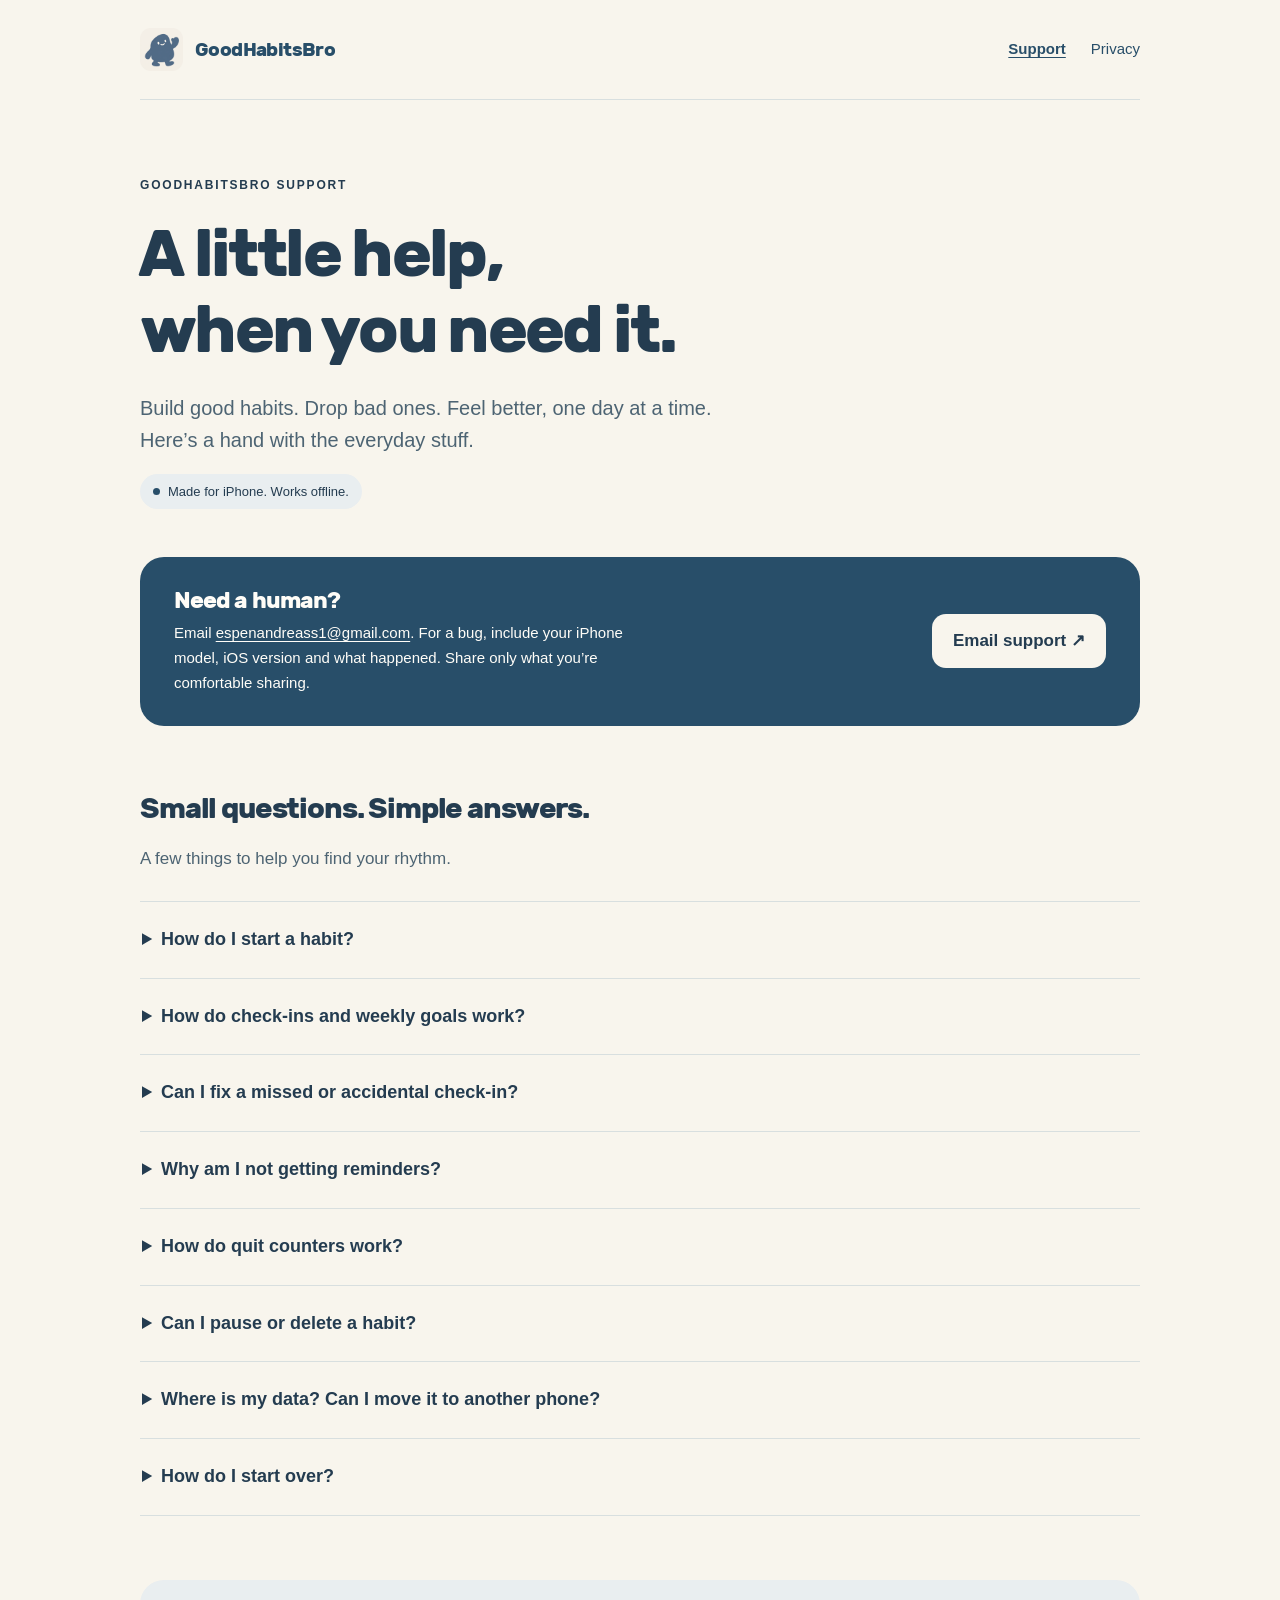
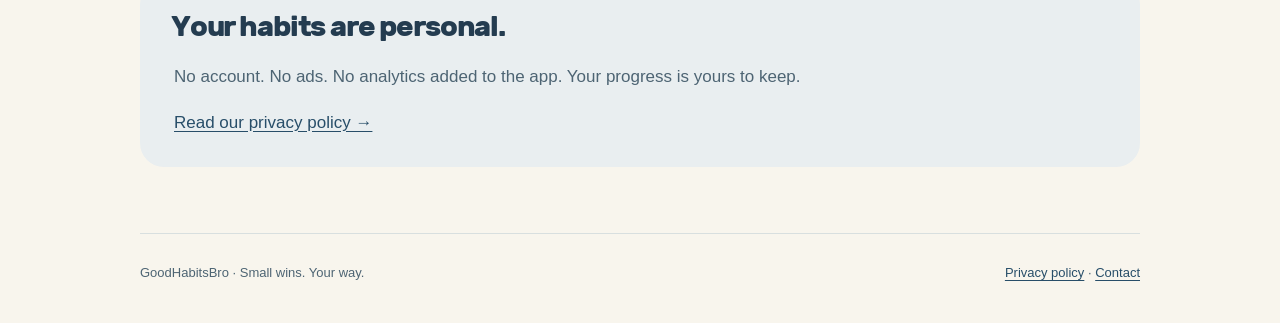
==== index.html @ 74241257 "Publish GoodHabitsBro support and privacy pages" ====
<!doctype html>
<html lang="en">
<head>
  <meta charset="utf-8">
  <meta name="viewport" content="width=device-width, initial-scale=1">
  <meta name="description" content="Get help with GoodHabitsBro, the simple iPhone app for daily habits, weekly goals and quit counters.">
  <title>Support · GoodHabitsBro</title>
  <link rel="icon" href="assets/app-icon.png" type="image/png">
  <link rel="stylesheet" href="styles.css">
</head>
<body>
  <a class="skip" href="#main">Skip to content</a>
  <header class="site-header wrap">
    <a class="brand" href="./"><img src="assets/app-icon.png" alt="" width="43" height="43">GoodHabitsBro</a>
    <nav aria-label="Main navigation"><a href="./" aria-current="page">Support</a><a href="privacy/">Privacy</a></nav>
  </header>
  <main id="main" class="wrap">
    <div class="hero">
      <p class="eyebrow">GoodHabitsBro support</p>
      <h1>A little help,<br>when you need it.</h1>
      <p class="lead">Build good habits. Drop bad ones. Feel better, one day at a time. Here’s a hand with the everyday stuff.</p>
      <span class="tag">Made for iPhone. Works offline.</span>
    </div>
    <section class="contact-card" aria-labelledby="contact-heading">
      <div><h2 id="contact-heading">Need a human?</h2><p>Email <a class="email" href="mailto:espenandreass1@gmail.com" style="color: inherit">espenandreass1@gmail.com</a>. For a bug, include your iPhone model, iOS version and what happened. Share only what you’re comfortable sharing.</p></div>
      <a class="button" href="mailto:espenandreass1@gmail.com?subject=GoodHabitsBro%20support">Email support ↗</a>
    </section>
    <section aria-labelledby="questions-heading">
      <h2 id="questions-heading">Small questions. Simple answers.</h2>
      <p class="section-note">A few things to help you find your rhythm.</p>
      <div class="faq">
        <details><summary>How do I start a habit?</summary><p>Choose habits during setup, or open the Habits tab to browse suggestions and create your own. Set a daily or weekly goal and add an optional reminder. Your active habits appear in Today.</p></details>
        <details><summary>How do check-ins and weekly goals work?</summary><p>Tap a habit in Today to record a check-in. You can undo it if you tapped by mistake. Weekly goals count the days you check in during the week, starting Monday. A quit counter uses your quit date instead of daily check-ins.</p></details>
        <details><summary>Can I fix a missed or accidental check-in?</summary><p>Yes. Open Progress and tap a day, or choose Edit a day, to adjust that day’s check-ins. You can correct past days, including days before you added the habit. Future days cannot be checked off.</p></details>
        <details><summary>Why am I not getting reminders?</summary><p>Open a habit and check that Remind me is on and the time is correct. In Settings, check notification permission or use Open iOS notification settings. Your iPhone’s Focus and Scheduled Summary settings can affect when notifications appear. Reminders repeat daily at your chosen local time, including for weekly goals.</p></details>
        <details><summary>How do quit counters work?</summary><p>Choose a quit habit and set its quit date and time. The counter updates automatically from that date. A future quit date shows a countdown until it starts. You can edit the date or use the counter’s reset option if you want a fresh start.</p></details>
        <details><summary>Can I pause or delete a habit?</summary><p>In Habits, swipe left to pause or delete. Pausing keeps your history and stops that habit’s reminders; it does not freeze streaks. Deleting a habit also deletes its check-in history from the app.</p></details>
        <details><summary>Where is my data? Can I move it to another phone?</summary><p>Your habits and progress are stored locally on your iPhone. There is no GoodHabitsBro account, cloud sync or export in this version. Apple device backups may include app data depending on your settings. Read the <a href="privacy/">privacy policy</a> for details.</p></details>
        <details><summary>How do I start over?</summary><p>In Settings, choose Reset all habits, then confirm Reset all habits and progress. This permanently removes the app’s habits, check-ins, quit counters and reminders from this device and takes you back to habit selection.</p></details>
      </div>
    </section>
    <section class="quiet-card" aria-labelledby="privacy-heading"><h2 id="privacy-heading">Your habits are personal.</h2><p>No account. No ads. No analytics added to the app. Your progress is yours to keep.</p><p><a href="privacy/">Read our privacy policy →</a></p></section>
  </main>
  <footer class="site-footer wrap"><p>GoodHabitsBro · Small wins. Your way.</p><p><a href="privacy/">Privacy policy</a> · <a href="mailto:espenandreass1@gmail.com">Contact</a></p></footer>
</body>
</html>
---- styles.css ----
@font-face {
  font-family: Rubik;
  src: url("assets/Rubik-Bold.ttf") format("truetype");
  font-weight: 700;
  font-style: normal;
  font-display: swap;
}
:root {
  color-scheme: light;
  --paper: #f8f5ed;
  --ink: #243c50;
  --muted: #4d6473;
  --blue: #284e69;
  --line: #d8dfdf;
  --card: #fffdf8;
  --soft: #e9eef0;
  font-family: -apple-system, BlinkMacSystemFont, "Segoe UI", sans-serif;
  color: var(--ink);
  background: var(--paper);
  font-size: 17px;
  line-height: 1.65;
  -webkit-text-size-adjust: 100%;
}
* { box-sizing: border-box; }
body { margin: 0; }
a { color: var(--blue); text-underline-offset: .2em; }
a:hover { text-decoration-thickness: 2px; }
a:focus-visible, summary:focus-visible { outline: 3px solid #8f4b19; outline-offset: 5px; border-radius: 3px; }
.skip { position: absolute; top: -100px; left: 16px; padding: 12px 20px; background: var(--card); z-index: 10; }
.skip:focus { top: 12px; }
.wrap { width: min(100% - 48px, 1000px); margin-inline: auto; }
.site-header { display: flex; align-items: center; justify-content: space-between; gap: 24px; padding-block: 28px; border-bottom: 1px solid var(--line); }
.brand { display: inline-flex; align-items: center; gap: 12px; font-family: Rubik, sans-serif; font-weight: 700; text-decoration: none; font-size: 19px; letter-spacing: -.6px; }
.brand img { width: 43px; height: 43px; border-radius: 11px; }
nav { display: flex; align-items: center; gap: 25px; font-size: 15px; }
nav a { padding-block: 9px; text-decoration: none; }
nav a[aria-current="page"] { font-weight: 700; text-decoration: underline; }
.hero { padding: 76px 0 48px; max-width: 800px; }
.eyebrow { font-size: 12px; font-weight: 700; letter-spacing: .15em; text-transform: uppercase; margin: 0 0 20px; }
h1, h2, h3 { font-family: Rubik, -apple-system, sans-serif; font-weight: 700; line-height: 1.15; letter-spacing: -.04em; text-wrap: balance; }
h1 { font-size: clamp(39px, 6.5vw, 66px); margin: 0 0 24px; }
h2 { font-size: 29px; margin: 0 0 20px; }
h3 { font-size: 20px; margin: 0 0 12px; }
p { margin: 0 0 18px; }
.lead { color: var(--muted); font-size: 20px; max-width: 630px; line-height: 1.6; }
.tag { display: inline-flex; align-items: center; gap: 8px; background: var(--soft); font-size: 13px; padding: 7px 13px; border-radius: 30px; }
.tag::before { content: ""; width: 7px; height: 7px; border-radius: 100%; background: var(--blue); }
.contact-card { background: var(--blue); color: #fffdf8; padding: 30px 34px; border-radius: 24px; display: flex; align-items: center; justify-content: space-between; gap: 32px; margin-bottom: 66px; }
.contact-card h2 { font-size: 23px; margin-bottom: 8px; }
.contact-card p { margin: 0; font-size: 15px; max-width: 480px; }
.button { display: inline-block; background: var(--paper); color: var(--ink); padding: 13px 21px; border-radius: 14px; text-decoration: none; font-weight: 700; white-space: nowrap; }
.button:focus-visible { outline-color: #fff; }
.section-note { color: var(--muted); max-width: 660px; }
.faq { margin: 28px 0 64px; border-top: 1px solid var(--line); }
details { border-bottom: 1px solid var(--line); }
summary { padding: 23px 2px; cursor: pointer; font-weight: 650; font-size: 18px; }
details p { color: var(--muted); max-width: 760px; margin: 0 22px 24px; }
.quiet-card { background: var(--soft); padding: 30px 34px; border-radius: 24px; margin-bottom: 66px; }
.quiet-card p { color: var(--muted); max-width: 710px; }
.quiet-card p:last-child { margin-bottom: 0; }
.policy { max-width: 760px; padding-bottom: 56px; }
.policy section { margin-bottom: 38px; scroll-margin-top: 25px; }
.policy h2 { font-size: 24px; margin-bottom: 14px; }
.policy li { margin-bottom: 8px; }
.policy ul { padding-left: 24px; }
.policy a, .email { overflow-wrap: anywhere; }
.updated { font-size: 14px; color: var(--muted); }
.site-footer { display: flex; justify-content: space-between; gap: 24px; padding-block: 28px 40px; border-top: 1px solid var(--line); font-size: 13px; color: var(--muted); }
.site-footer p { margin: 0; }
.site-footer a { white-space: nowrap; }
@media (max-width: 650px) {
  .wrap { width: calc(100% - 36px); }
  .site-header { gap: 18px; padding-block: 20px; flex-wrap: wrap; }
  .brand { font-size: 18px; }
  nav { gap: 22px; }
  .hero { padding-block: 49px 32px; }
  .lead { font-size: 18px; }
  .contact-card { display: block; padding: 26px; margin-bottom: 48px; }
  .contact-card .button { margin-top: 22px; }
  .quiet-card { padding: 26px; margin-bottom: 48px; }
  summary { font-size: 17px; }
  details p { margin-inline: 0; }
  .site-footer { display: block; }
  .site-footer p + p { margin-top: 14px; }
}
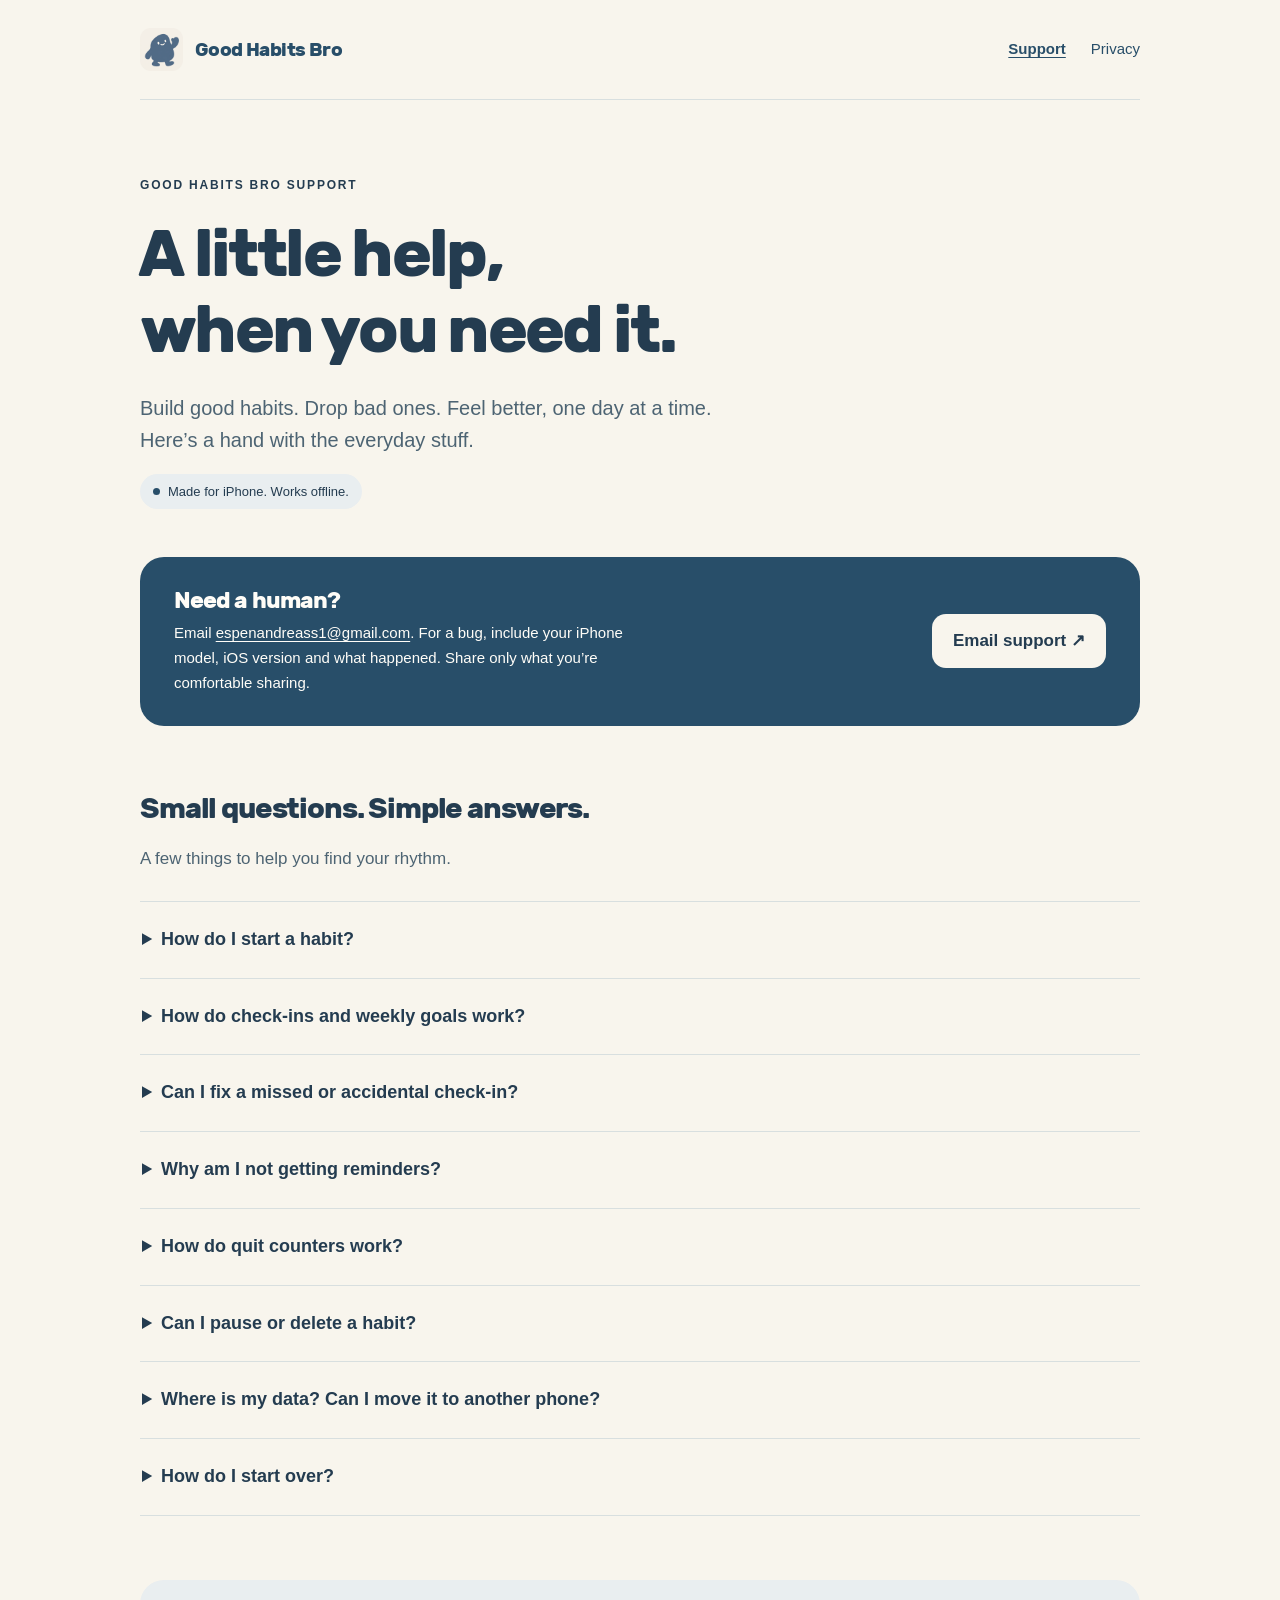
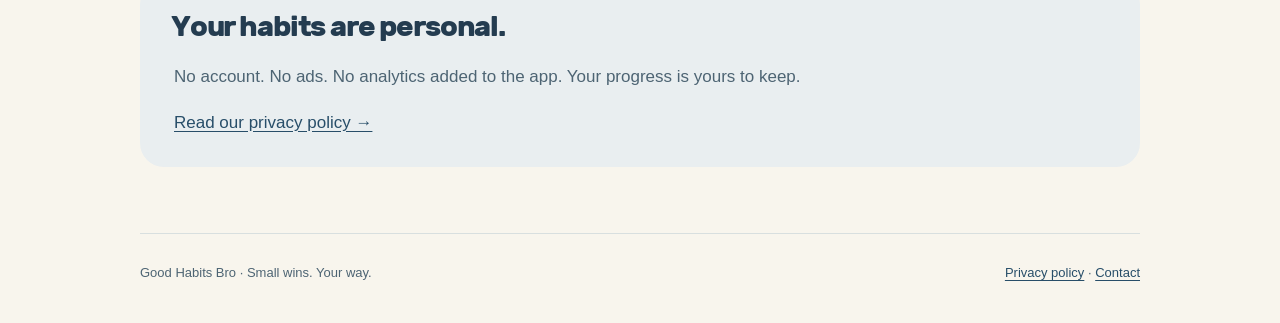
==== commit 93d57d71: "Use spaced public brand name" ====
--- a/index.html
+++ b/index.html
@@ -3,27 +3,27 @@
 <head>
   <meta charset="utf-8">
   <meta name="viewport" content="width=device-width, initial-scale=1">
-  <meta name="description" content="Get help with GoodHabitsBro, the simple iPhone app for daily habits, weekly goals and quit counters.">
-  <title>Support · GoodHabitsBro</title>
+  <meta name="description" content="Get help with Good Habits Bro, the simple iPhone app for daily habits, weekly goals and quit counters.">
+  <title>Support · Good Habits Bro</title>
   <link rel="icon" href="assets/app-icon.png" type="image/png">
   <link rel="stylesheet" href="styles.css">
 </head>
 <body>
   <a class="skip" href="#main">Skip to content</a>
   <header class="site-header wrap">
-    <a class="brand" href="./"><img src="assets/app-icon.png" alt="" width="43" height="43">GoodHabitsBro</a>
+    <a class="brand" href="./"><img src="assets/app-icon.png" alt="" width="43" height="43">Good Habits Bro</a>
     <nav aria-label="Main navigation"><a href="./" aria-current="page">Support</a><a href="privacy/">Privacy</a></nav>
   </header>
   <main id="main" class="wrap">
     <div class="hero">
-      <p class="eyebrow">GoodHabitsBro support</p>
+      <p class="eyebrow">Good Habits Bro support</p>
       <h1>A little help,<br>when you need it.</h1>
       <p class="lead">Build good habits. Drop bad ones. Feel better, one day at a time. Here’s a hand with the everyday stuff.</p>
       <span class="tag">Made for iPhone. Works offline.</span>
     </div>
     <section class="contact-card" aria-labelledby="contact-heading">
       <div><h2 id="contact-heading">Need a human?</h2><p>Email <a class="email" href="mailto:espenandreass1@gmail.com" style="color: inherit">espenandreass1@gmail.com</a>. For a bug, include your iPhone model, iOS version and what happened. Share only what you’re comfortable sharing.</p></div>
-      <a class="button" href="mailto:espenandreass1@gmail.com?subject=GoodHabitsBro%20support">Email support ↗</a>
+      <a class="button" href="mailto:espenandreass1@gmail.com?subject=Good%20Habits%20Bro%20support">Email support ↗</a>
     </section>
     <section aria-labelledby="questions-heading">
       <h2 id="questions-heading">Small questions. Simple answers.</h2>
@@ -35,12 +35,12 @@
         <details><summary>Why am I not getting reminders?</summary><p>Open a habit and check that Remind me is on and the time is correct. In Settings, check notification permission or use Open iOS notification settings. Your iPhone’s Focus and Scheduled Summary settings can affect when notifications appear. Reminders repeat daily at your chosen local time, including for weekly goals.</p></details>
         <details><summary>How do quit counters work?</summary><p>Choose a quit habit and set its quit date and time. The counter updates automatically from that date. A future quit date shows a countdown until it starts. You can edit the date or use the counter’s reset option if you want a fresh start.</p></details>
         <details><summary>Can I pause or delete a habit?</summary><p>In Habits, swipe left to pause or delete. Pausing keeps your history and stops that habit’s reminders; it does not freeze streaks. Deleting a habit also deletes its check-in history from the app.</p></details>
-        <details><summary>Where is my data? Can I move it to another phone?</summary><p>Your habits and progress are stored locally on your iPhone. There is no GoodHabitsBro account, cloud sync or export in this version. Apple device backups may include app data depending on your settings. Read the <a href="privacy/">privacy policy</a> for details.</p></details>
+        <details><summary>Where is my data? Can I move it to another phone?</summary><p>Your habits and progress are stored locally on your iPhone. There is no Good Habits Bro account, cloud sync or export in this version. Apple device backups may include app data depending on your settings. Read the <a href="privacy/">privacy policy</a> for details.</p></details>
         <details><summary>How do I start over?</summary><p>In Settings, choose Reset all habits, then confirm Reset all habits and progress. This permanently removes the app’s habits, check-ins, quit counters and reminders from this device and takes you back to habit selection.</p></details>
       </div>
     </section>
     <section class="quiet-card" aria-labelledby="privacy-heading"><h2 id="privacy-heading">Your habits are personal.</h2><p>No account. No ads. No analytics added to the app. Your progress is yours to keep.</p><p><a href="privacy/">Read our privacy policy →</a></p></section>
   </main>
-  <footer class="site-footer wrap"><p>GoodHabitsBro · Small wins. Your way.</p><p><a href="privacy/">Privacy policy</a> · <a href="mailto:espenandreass1@gmail.com">Contact</a></p></footer>
+  <footer class="site-footer wrap"><p>Good Habits Bro · Small wins. Your way.</p><p><a href="privacy/">Privacy policy</a> · <a href="mailto:espenandreass1@gmail.com">Contact</a></p></footer>
 </body>
 </html>
